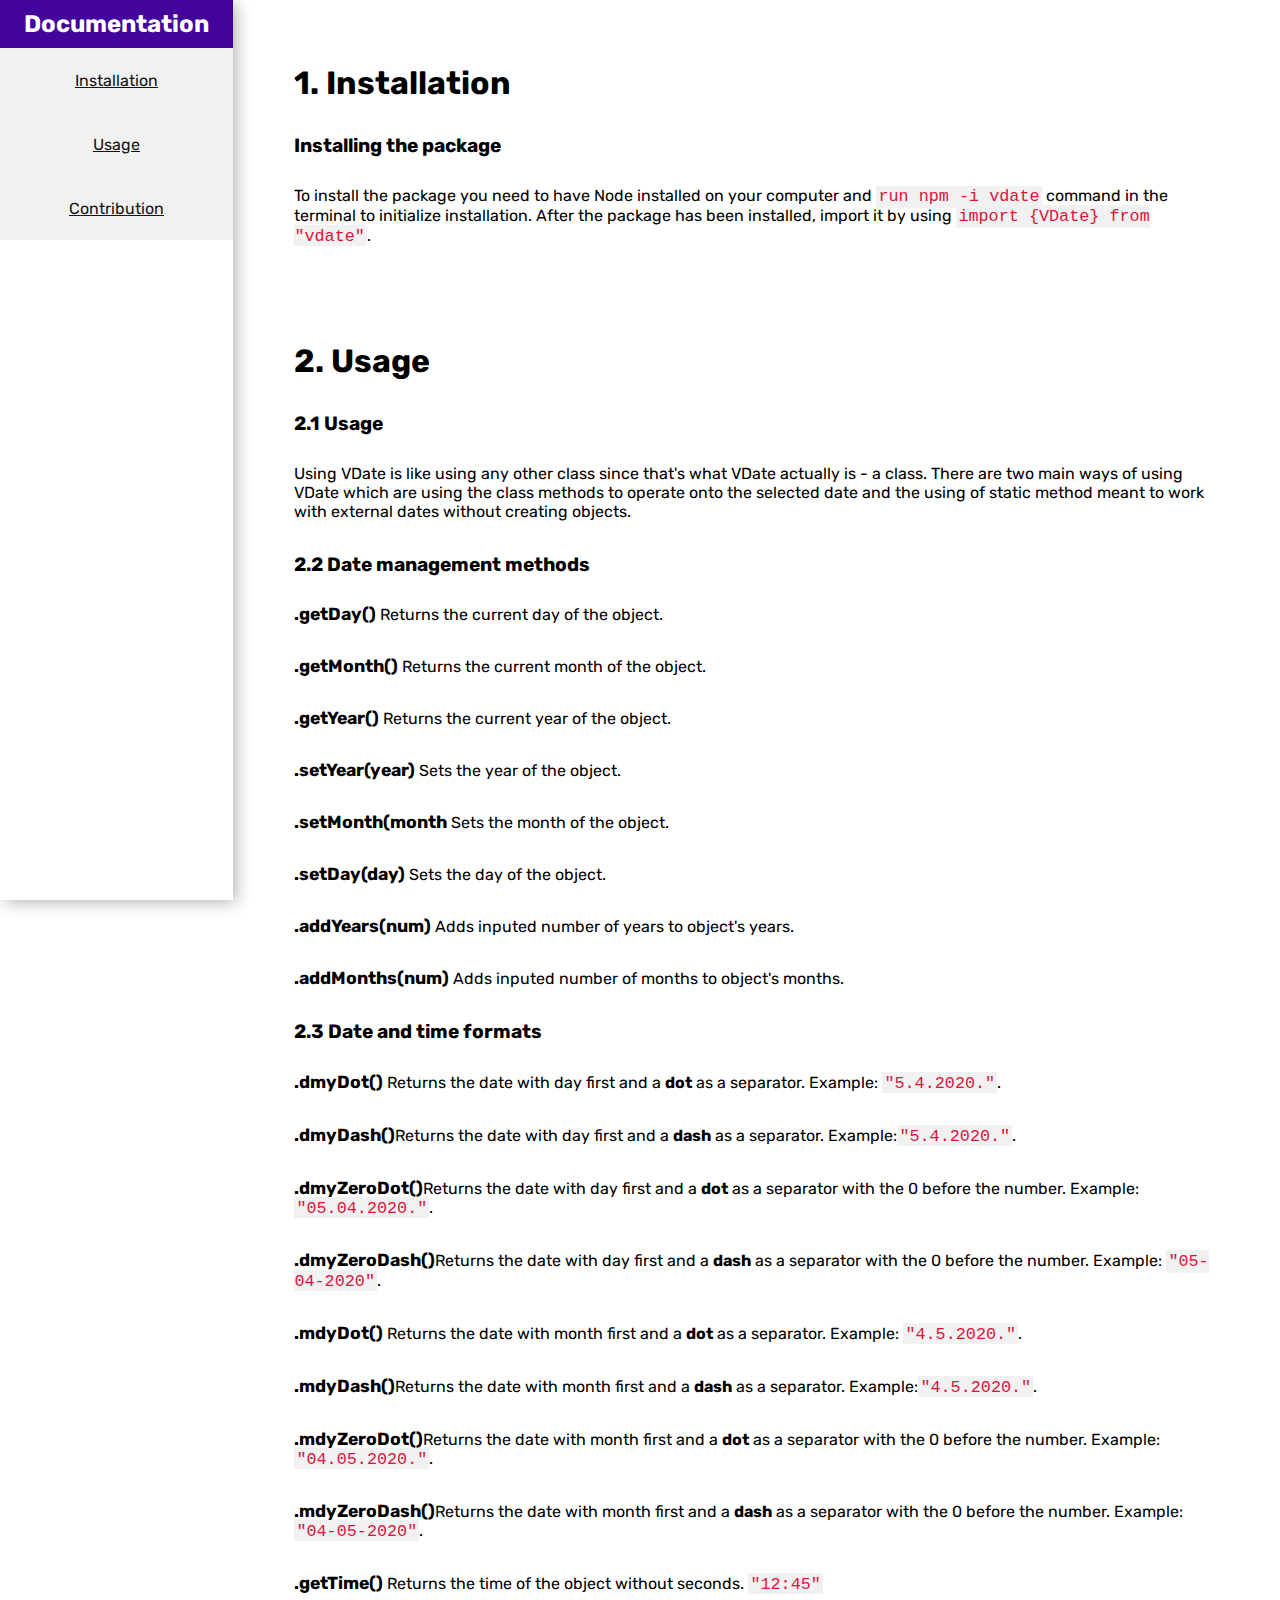
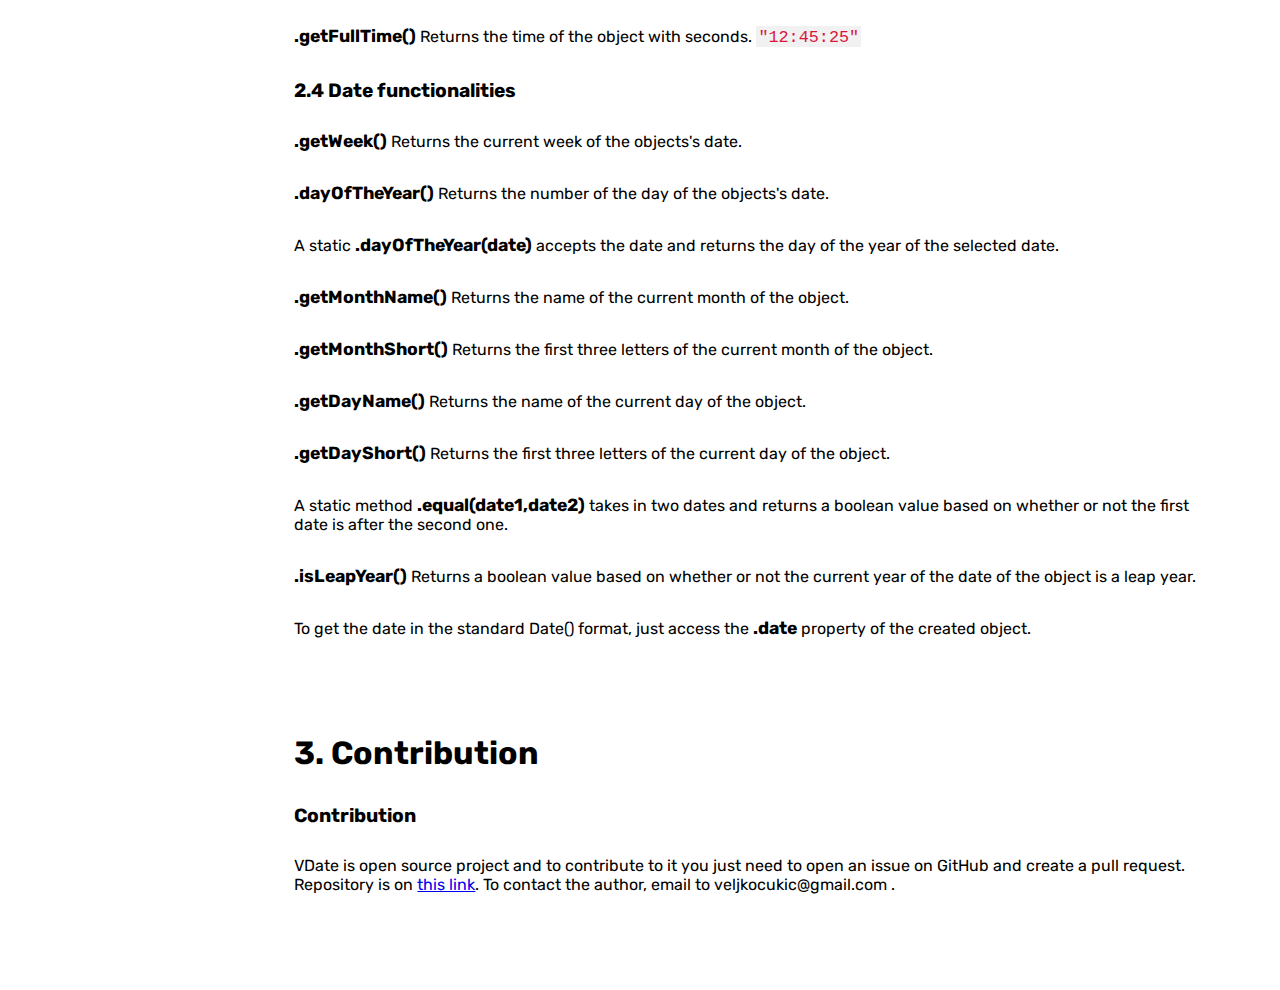
==== doc-main.htm @ f077fed7 "Initial commit" ====
<!DOCTYPE html>
<html lang="en">

<head>
    <meta charset="UTF-8">
    <meta http-equiv="X-UA-Compatible" content="IE=edge">
    <meta name="viewport" content="width=device-width, initial-scale=1.0">
    <link rel="stylesheet" href="docu.css">
    <title>VDate Docs</title>
</head>

<body>
    <div class="side">
        <h2>Documentation</h2>
        <ul>
            <li><a href="#ins">Installation</a></li>
            <li><a href="#usg">Usage</a></li>
            <li><a href="#cont">Contribution</a></li>
        </ul>
    </div>

    <div class="container">

        <section id="ins">
            <h1>1. Installation</h1>
            <div class="item">
                <h2>Installing the package</h2>
                <p>To install the package you need to have Node installed on your computer and
                    <code>run npm -i vdate</code>
                    command in the terminal to initialize installation. After the package has been installed, import
                    it by using <code> import {VDate} from "vdate"</code>.
                </p>
            </div>
        </section>

        <section id="usg">
            <h1>2. Usage</h1>
            <div class="item">
                <h2>2.1 Usage</h2>
                <p>Using VDate is like using any other class since that's what VDate actually is - a class. There
                    are two main ways of using VDate which are using the class methods to operate onto the selected date
                    and the using of static method meant to work with external dates without creating objects.
                </p>
            </div>
            <div class="item">
                <h2>2.2 Date management methods</h2>
                <p><span class="method">.getDay()</span> Returns the current day of the object. </p>
                <p><span class="method">.getMonth()</span> Returns the current month of the object. </p>
                <p><span class="method">.getYear()</span> Returns the current year of the object. </p>
                <p><span class="method">.setYear(year)</span> Sets the year of the object.</p>
                <p><span class="method">.setMonth(month</span> Sets the month of the object.</p>
                <p><span class="method">.setDay(day)</span> Sets the day of the object.</p>
                <p><span class="method">.addYears(num)</span> Adds inputed number of years to object's years.</p>
                <p><span class="method">.addMonths(num)</span> Adds inputed number of months to object's months.</p>
            </div>

            <div class="item">
                <h2>2.3 Date and time formats</h2>
                <p><span class="method">.dmyDot()</span> Returns the date with day first and a <strong>dot</strong> as a
                    separator. Example: <code>"5.4.2020."</code>.
                </p>
                <p><span class="method">.dmyDash()</span>Returns the date with day first and a <strong>dash</strong> as
                    a separator. Example:<code>"5.4.2020."</code>.
                </p>
                <p><span class="method">.dmyZeroDot()</span>Returns the date with day first and a <strong>dot</strong>
                    as a separator with the 0 before the number. Example: <code>"05.04.2020."</code>.
                </p>
                <p><span class="method">.dmyZeroDash()</span>Returns the date with day first and a <strong>dash</strong>
                    as a separator with the 0 before the number. Example: <code>"05-04-2020"</code>.
                </p>
                <p><span class="method">.mdyDot()</span> Returns the date with month first and a <strong>dot</strong> as
                    a separator. Example: <code>"4.5.2020."</code>.
                </p>
                <p><span class="method">.mdyDash()</span>Returns the date with month first and a <strong>dash</strong>
                    as a separator. Example:<code>"4.5.2020."</code>.
                </p>
                <p><span class="method">.mdyZeroDot()</span>Returns the date with month first and a <strong>dot</strong>
                    as a separator with the 0 before the number. Example: <code>"04.05.2020."</code>.
                </p>
                <p><span class="method">.mdyZeroDash()</span>Returns the date with month first and a
                    <strong>dash</strong> as a separator with the 0 before the number. Example:
                    <code>"04-05-2020"</code>.
                </p>
                <p><span class="method">.getTime()</span> Returns the time of the object without seconds.
                    <code>"12:45"</code>
                </p>
                <p><span class="method">.getFullTime()</span> Returns the time of the object with seconds.
                    <code>"12:45:25"</code>
                </p>

            </div>

            <div class="item">
                <h2>2.4 Date functionalities</h2>
                <p><span class="method">.getWeek()</span> Returns the current week of the objects's date. </p>
                <p><span class="method">.dayOfTheYear()</span> Returns the number of the day of the objects's date. </p>
                <p>A static <span class="method">.dayOfTheYear(date)</span> accepts the date and returns the day of the
                    year of the selected date. </p>
                <p><span class="method">.getMonthName()</span> Returns the name of the current month of the object. </p>
                <p><span class="method">.getMonthShort()</span> Returns the first three letters of the current month of
                    the object. </p>
                <p><span class="method">.getDayName()</span> Returns the name of the current day of the object. </p>
                <p><span class="method">.getDayShort()</span> Returns the first three letters of the current day of
                    the object. </p>
                <p>A static method <span class="method">.equal(date1,date2)</span> takes in two dates and returns a
                    boolean value based on whether or not the first date is after the second one.</p>
                <p><span class="method">.isLeapYear()</span> Returns a boolean value based on whether or not the current
                    year of the date of the object is a leap year. </p>
                <p>To get the date in the standard Date() format, just access the <span class="method">.date</span>
                    property of the created object.</p>


            </div>
        </section>
        <section id="cont">
            <h1>3. Contribution</h1>
            <div class="item">
                <h2>Contribution</h2>
                <p>VDate is open source project and to contribute to it you just need to open an issue on GitHub and
                    create a pull request. Repository is on <a href="https://github.com/veljkocukic/time">this link</a>.
                    To contact the author, email to veljkocukic@gmail.com .
                </p>
            </div>
        </section>


    </div>
</body>

</html>
---- docu.css ----
@import url("https://fonts.googleapis.com/css2?family=Rubik&display=swap");
* {
  margin: 0;
  padding: 0;
  box-sizing: border-box;
  font-family: "Rubik";
  overflow-x: hidden;
  scroll-behavior: smooth;
}

.side {
  position: fixed;
  display: flex;
  flex-direction: column;
  align-items: center;
  justify-content: flex-start;
  left: 0;
  max-width: 25%;
  height: 100vh;
  box-shadow: 4px 3px 15px -1px rgba(0, 0, 0, 0.31);
}

.side h2 {
  padding-left: 1em;
  padding-right: 1em;
  width: 100%;
  display: flex;
  justify-content: center;
  align-items: center;
  text-align: center;
  height: 2em;
  color: white;
  background-color: rgb(67, 4, 155);
}

.side ul {
  width: 100%;
  list-style: none;
  display: flex;
  flex-direction: column;
  align-items: center;
  justify-content: flex-start;
}

.side ul li {
  height: 4em;
  background-color: rgb(241, 241, 241);
  width: 100%;
}
.side ul li a {
  cursor: pointer;
  width: 100%;
  height: 4em;
  display: flex;
  justify-content: center;
  align-items: center;
  text-align: center;
  color: rgb(20, 20, 20);
}

.container {
  padding-top: 4em;
  padding-left: 23%;
  padding-right: 5%;
}

code {
  font-family: Consolas, "courier new";
  color: crimson;
  background-color: #f1f1f1;
  padding: 2px;
  font-size: 105%;
}
section {
  margin-bottom: 4em;
}
section h1 {
  margin-bottom: 1em;
}

.item h2 {
  font-size: 1.2em;
  margin-bottom: 1.5em;
}

.item p {
  margin-bottom: 2em;
  overflow: hidden;
}

.method {
  font-weight: bold;
  font-size: 1.1em;
}
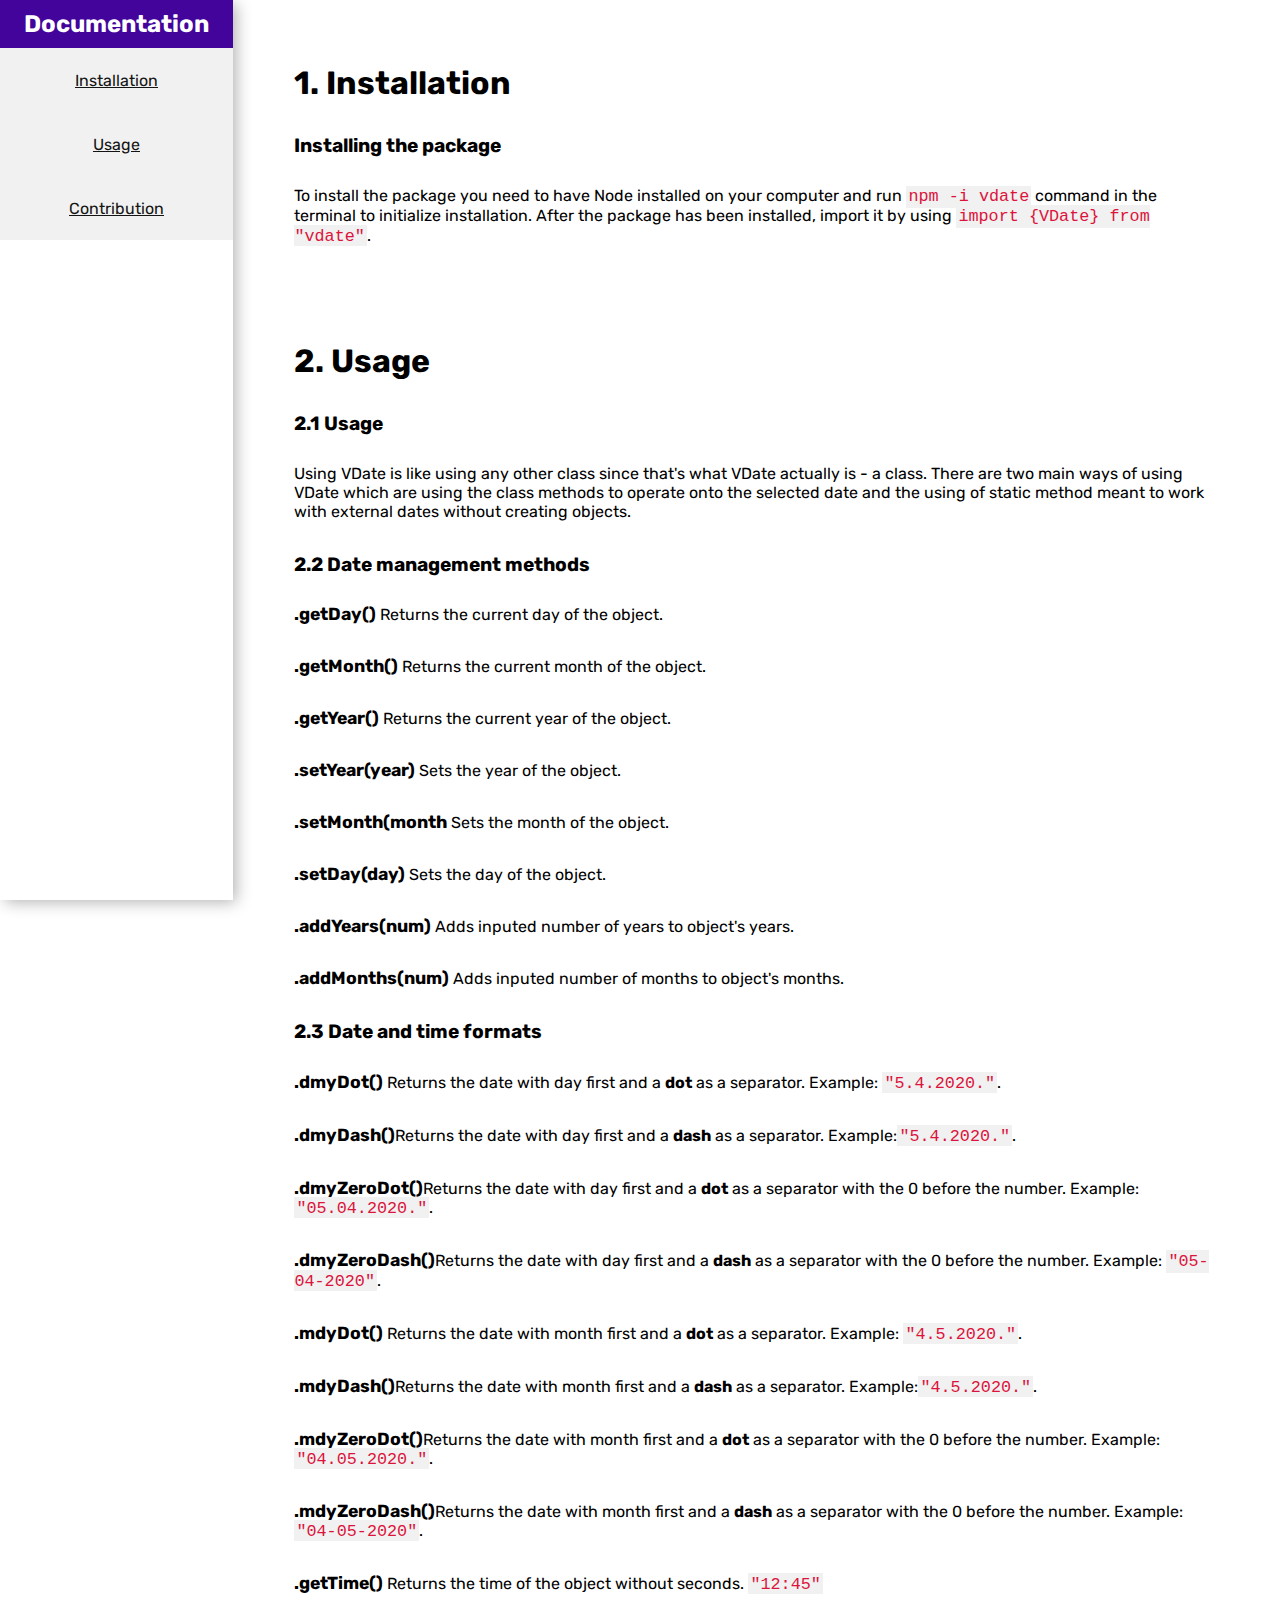
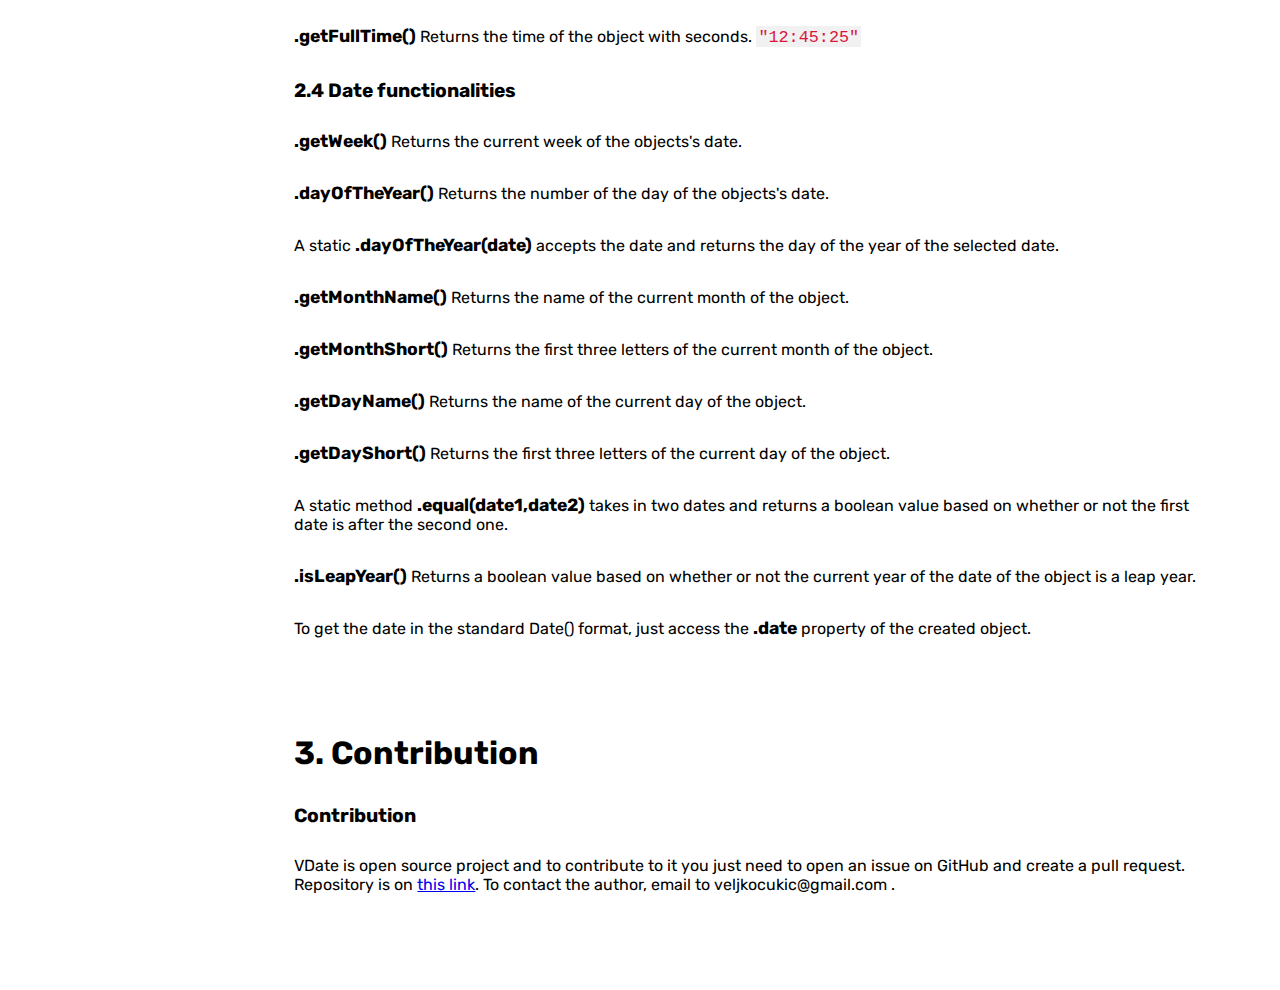
==== commit 36620e54: "Fixed writing errors" ====
--- a/doc-main.htm
+++ b/doc-main.htm
@@ -25,8 +25,8 @@
             <h1>1. Installation</h1>
             <div class="item">
                 <h2>Installing the package</h2>
-                <p>To install the package you need to have Node installed on your computer and
-                    <code>run npm -i vdate</code>
+                <p>To install the package you need to have Node installed on your computer and run
+                    <code>npm -i vdate</code>
                     command in the terminal to initialize installation. After the package has been installed, import
                     it by using <code> import {VDate} from "vdate"</code>.
                 </p>
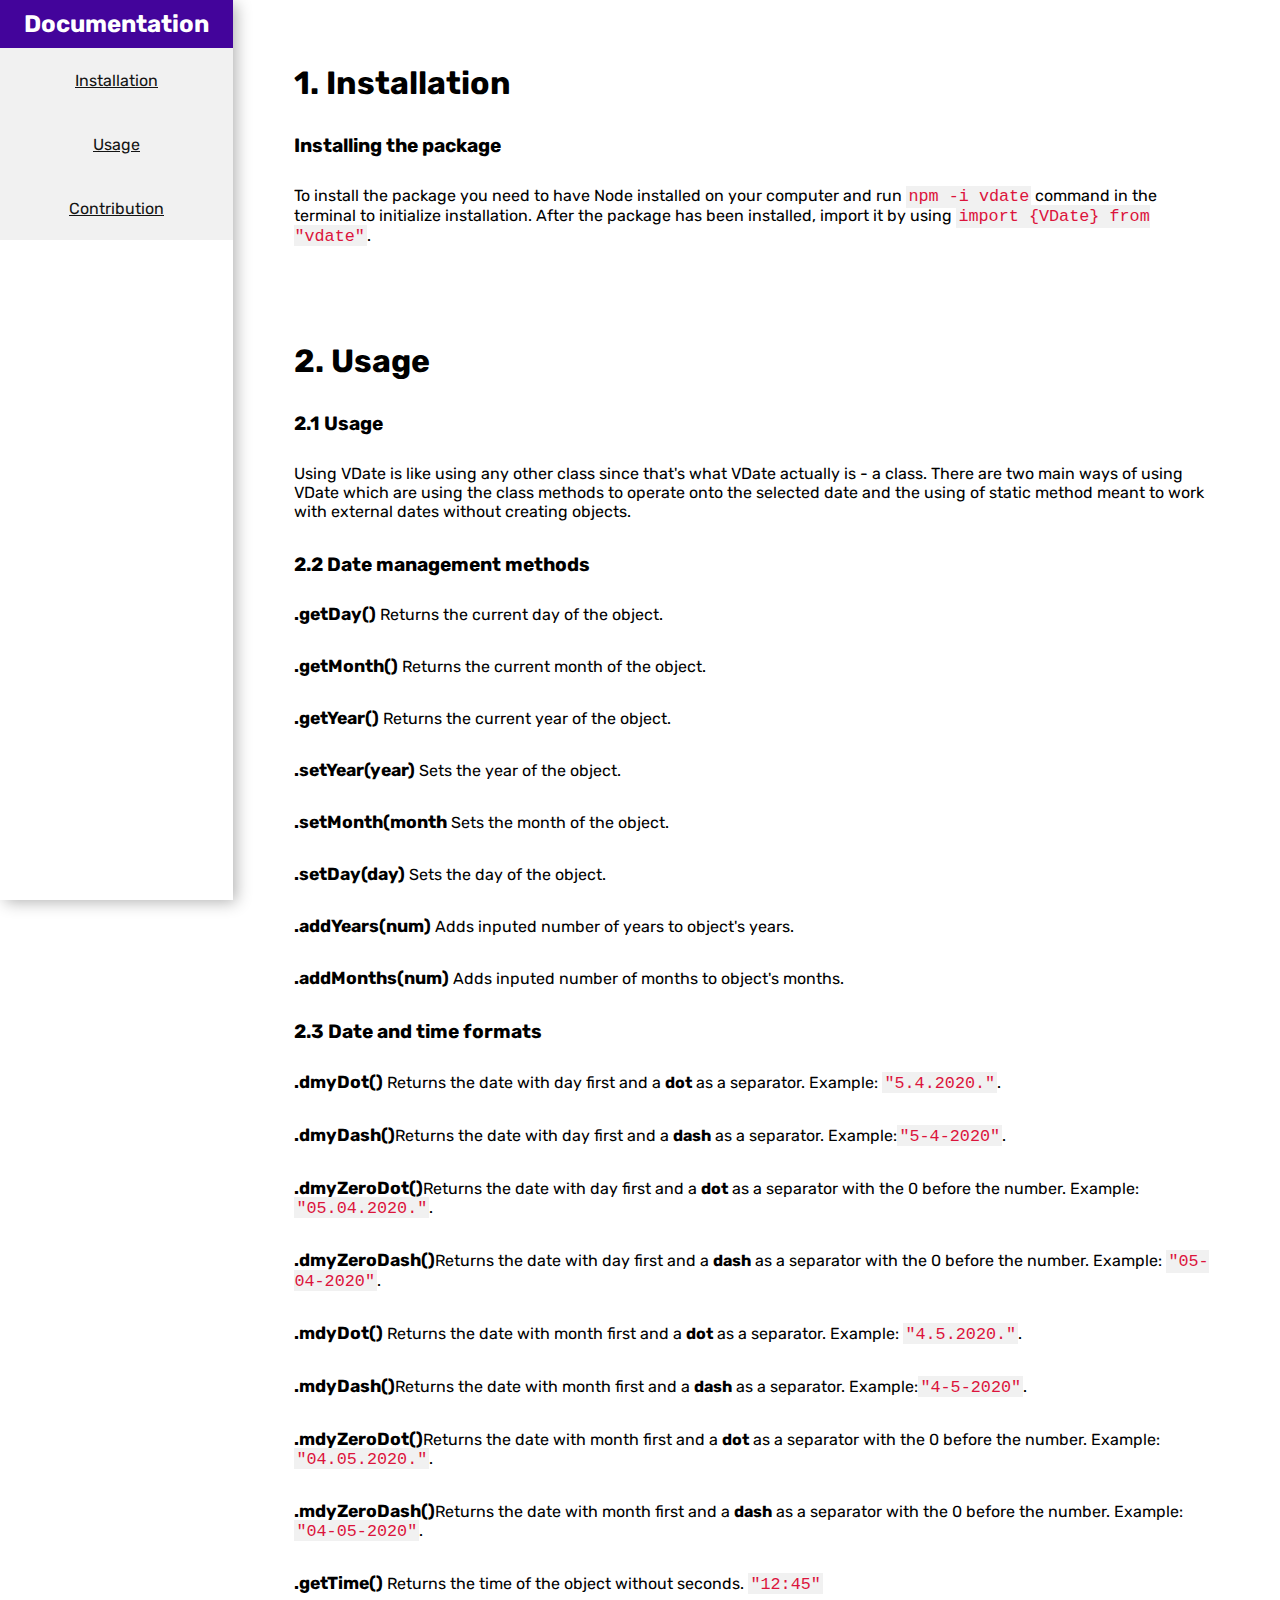
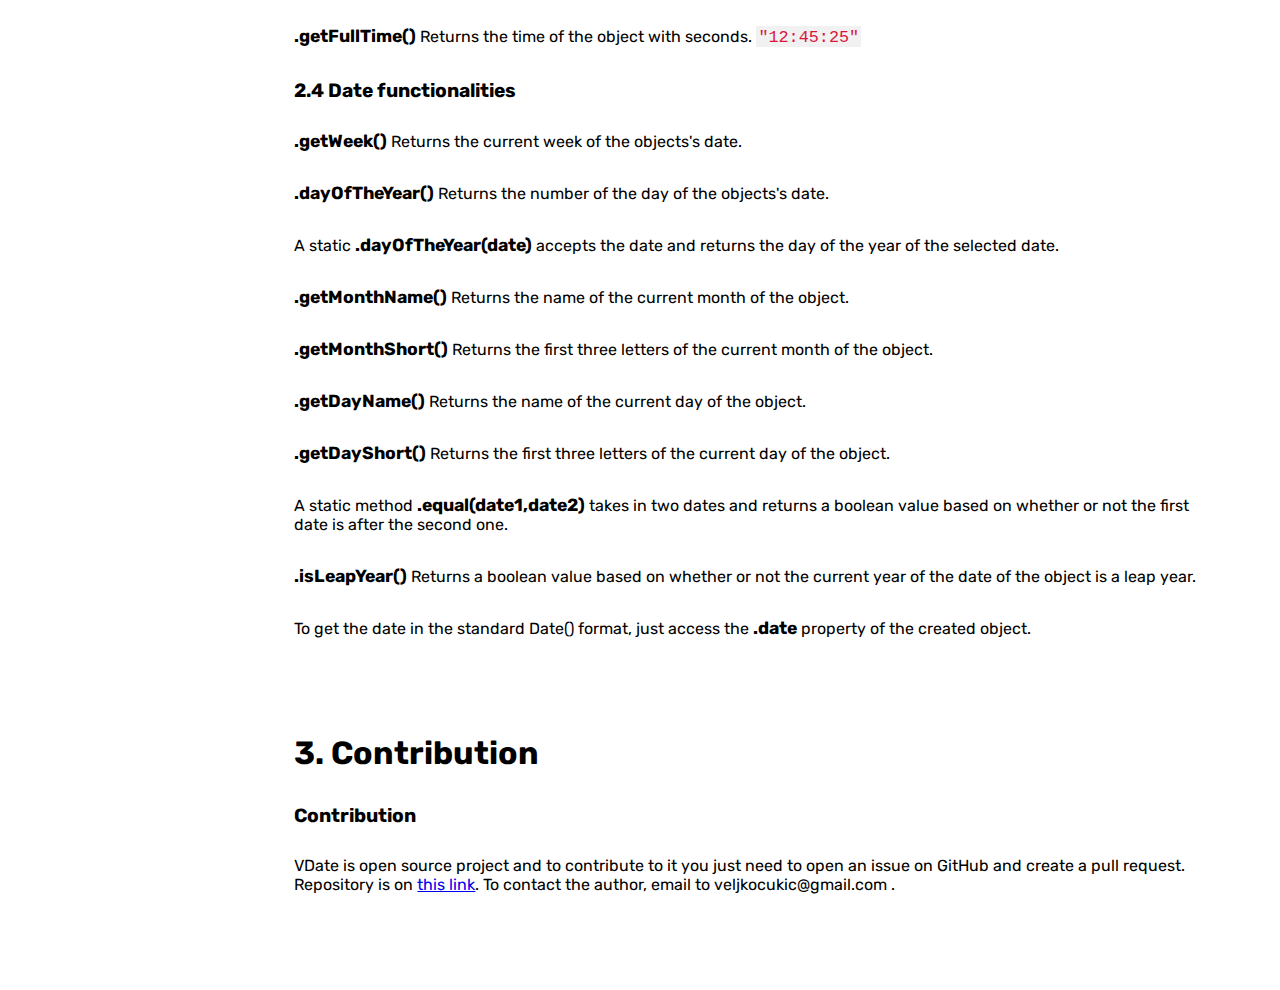
==== commit fa2efe70: "Update doc-main.htm" ====
--- a/doc-main.htm
+++ b/doc-main.htm
@@ -60,7 +60,7 @@
                     separator. Example: <code>"5.4.2020."</code>.
                 </p>
                 <p><span class="method">.dmyDash()</span>Returns the date with day first and a <strong>dash</strong> as
-                    a separator. Example:<code>"5.4.2020."</code>.
+                    a separator. Example:<code>"5-4-2020"</code>.
                 </p>
                 <p><span class="method">.dmyZeroDot()</span>Returns the date with day first and a <strong>dot</strong>
                     as a separator with the 0 before the number. Example: <code>"05.04.2020."</code>.
@@ -72,7 +72,7 @@
                     a separator. Example: <code>"4.5.2020."</code>.
                 </p>
                 <p><span class="method">.mdyDash()</span>Returns the date with month first and a <strong>dash</strong>
-                    as a separator. Example:<code>"4.5.2020."</code>.
+                    as a separator. Example:<code>"4-5-2020"</code>.
                 </p>
                 <p><span class="method">.mdyZeroDot()</span>Returns the date with month first and a <strong>dot</strong>
                     as a separator with the 0 before the number. Example: <code>"04.05.2020."</code>.
